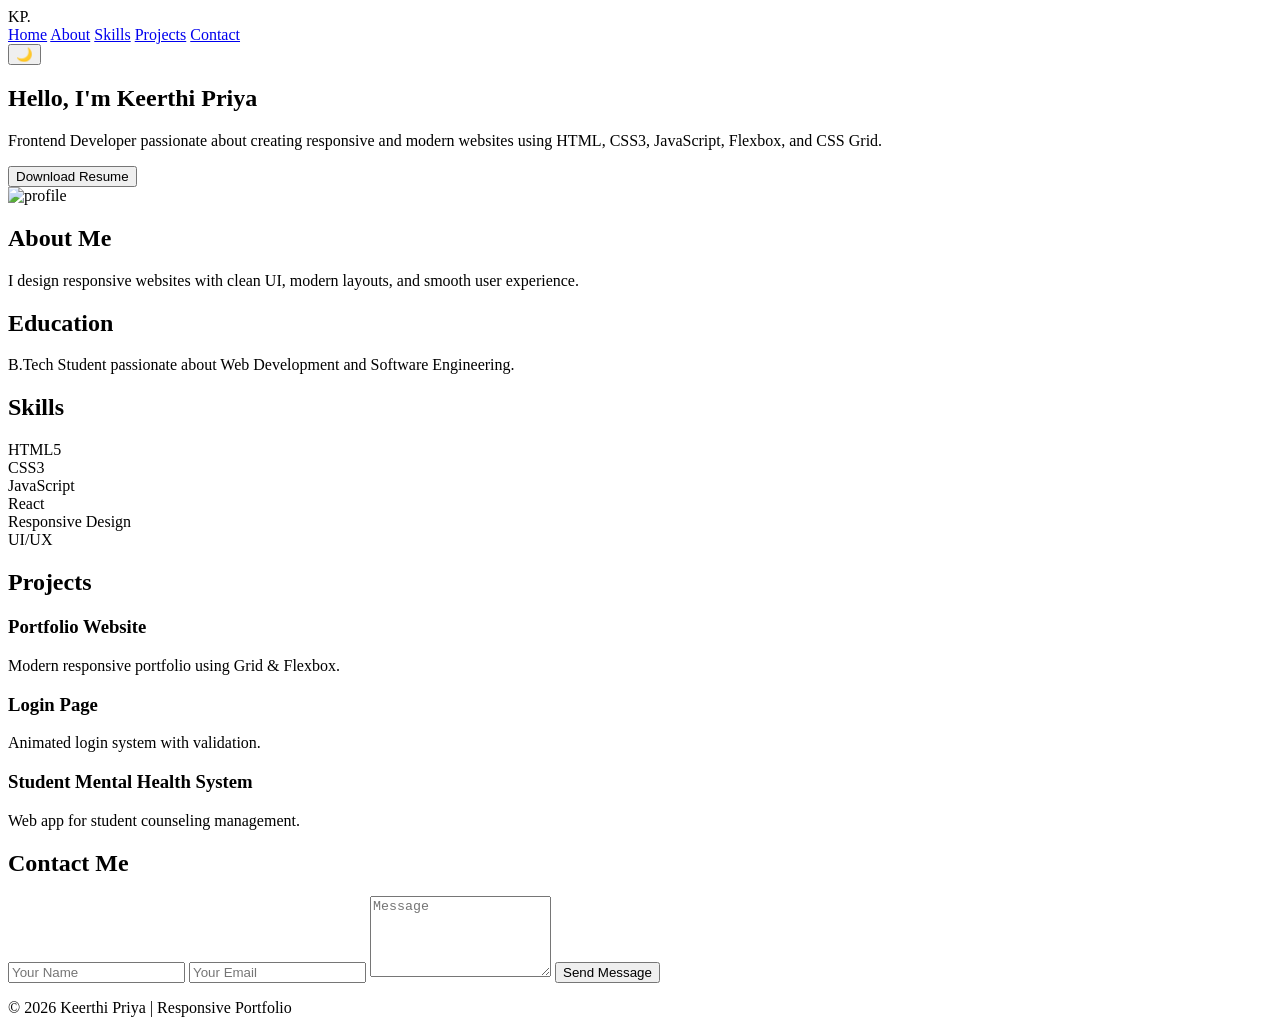
==== task 2/index.html @ 993542d9 "index.html" ====
<!DOCTYPE html>
<html lang="en">
<head>
  <meta charset="UTF-8" />
  <meta name="viewport" content="width=device-width, initial-scale=1.0"/>
  <title>Advanced Responsive Portfolio</title>

  <link rel="stylesheet" href="style.css">
</head>

<body>

  <!-- HEADER -->
  <header class="header">

    <div class="logo">KP.</div>

    <nav class="navbar">
      <a href="#home">Home</a>
      <a href="#about">About</a>
      <a href="#skills">Skills</a>
      <a href="#projects">Projects</a>
      <a href="#contact">Contact</a>
    </nav>

    <button id="themeToggle" class="theme-btn">
      🌙
    </button>

  </header>

  <!-- HERO SECTION -->
  <section class="hero" id="home">

    <div class="hero-text">
      <h1>Hello, I'm <span>Keerthi Priya</span></h1>

      <p>
        Frontend Developer passionate about creating
        responsive and modern websites using HTML,
        CSS3, JavaScript, Flexbox, and CSS Grid.
      </p>

      <button>Download Resume</button>
    </div>

    <div class="hero-image">
      <img src="https://images.unsplash.com/photo-1494790108377-be9c29b29330?q=80&w=800"
      alt="profile">
    </div>

  </section>

  <!-- ABOUT -->
  <section class="about" id="about">

    <div class="about-card">
      <h2>About Me</h2>

      <p>
        I design responsive websites with clean UI,
        modern layouts, and smooth user experience.
      </p>
    </div>

    <div class="about-card">
      <h2>Education</h2>

      <p>
        B.Tech Student passionate about Web Development
        and Software Engineering.
      </p>
    </div>

  </section>

  <!-- SKILLS -->
  <section class="skills" id="skills">

    <h2 class="section-title">Skills</h2>

    <div class="skills-grid">

      <div class="skill-card">HTML5</div>
      <div class="skill-card">CSS3</div>
      <div class="skill-card">JavaScript</div>
      <div class="skill-card">React</div>
      <div class="skill-card">Responsive Design</div>
      <div class="skill-card">UI/UX</div>

    </div>

  </section>

  <!-- PROJECTS -->
  <section class="projects" id="projects">

    <h2 class="section-title">Projects</h2>

    <div class="project-grid">

      <div class="project-card">
        <h3>Portfolio Website</h3>
        <p>Modern responsive portfolio using Grid & Flexbox.</p>
      </div>

      <div class="project-card">
        <h3>Login Page</h3>
        <p>Animated login system with validation.</p>
      </div>

      <div class="project-card">
        <h3>Student Mental Health System</h3>
        <p>Web app for student counseling management.</p>
      </div>

    </div>

  </section>

  <!-- CONTACT -->
  <section class="contact" id="contact">

    <h2 class="section-title">Contact Me</h2>

    <form class="contact-form">

      <input type="text" placeholder="Your Name">

      <input type="email" placeholder="Your Email">

      <textarea rows="5" placeholder="Message"></textarea>

      <button type="submit">Send Message</button>

    </form>

  </section>

  <!-- FOOTER -->
  <footer class="footer">
    <p>© 2026 Keerthi Priya | Responsive Portfolio</p>
  </footer>

  <script src="script.js"></script>

</body>
</html>
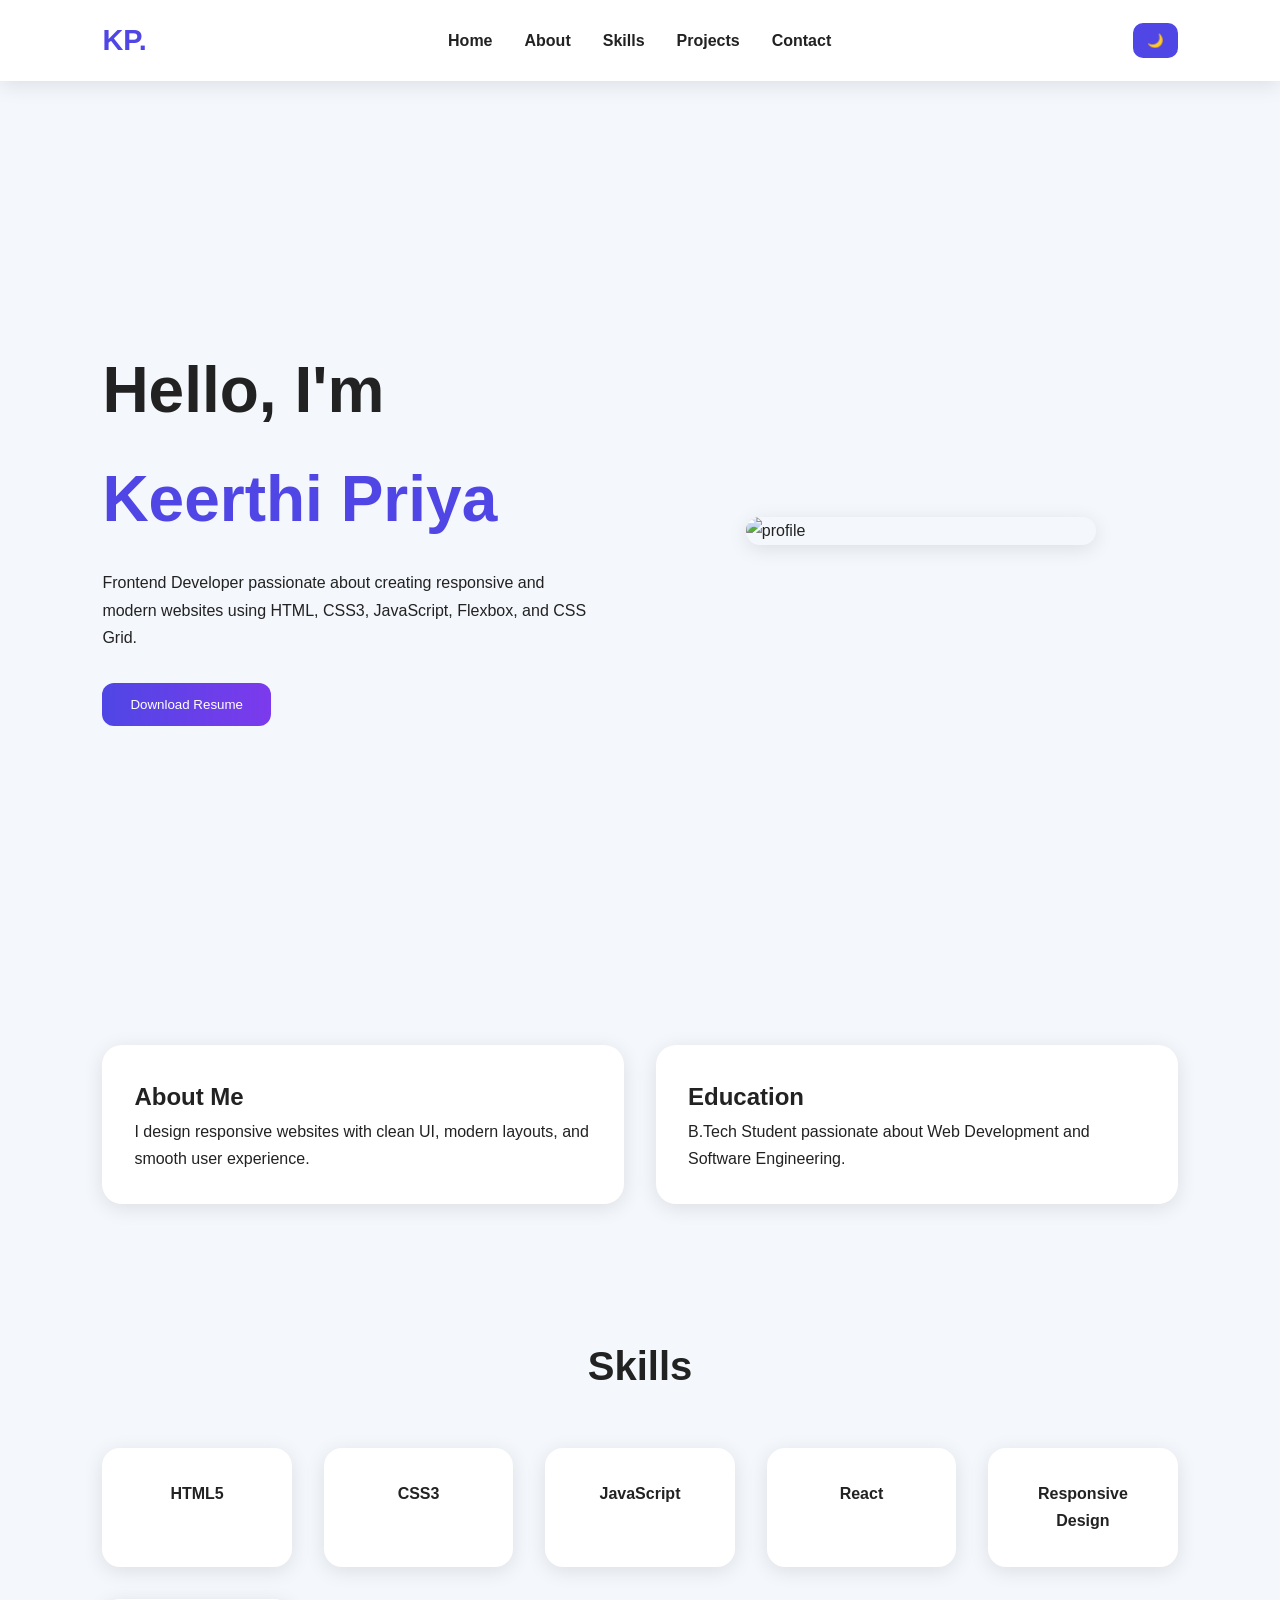
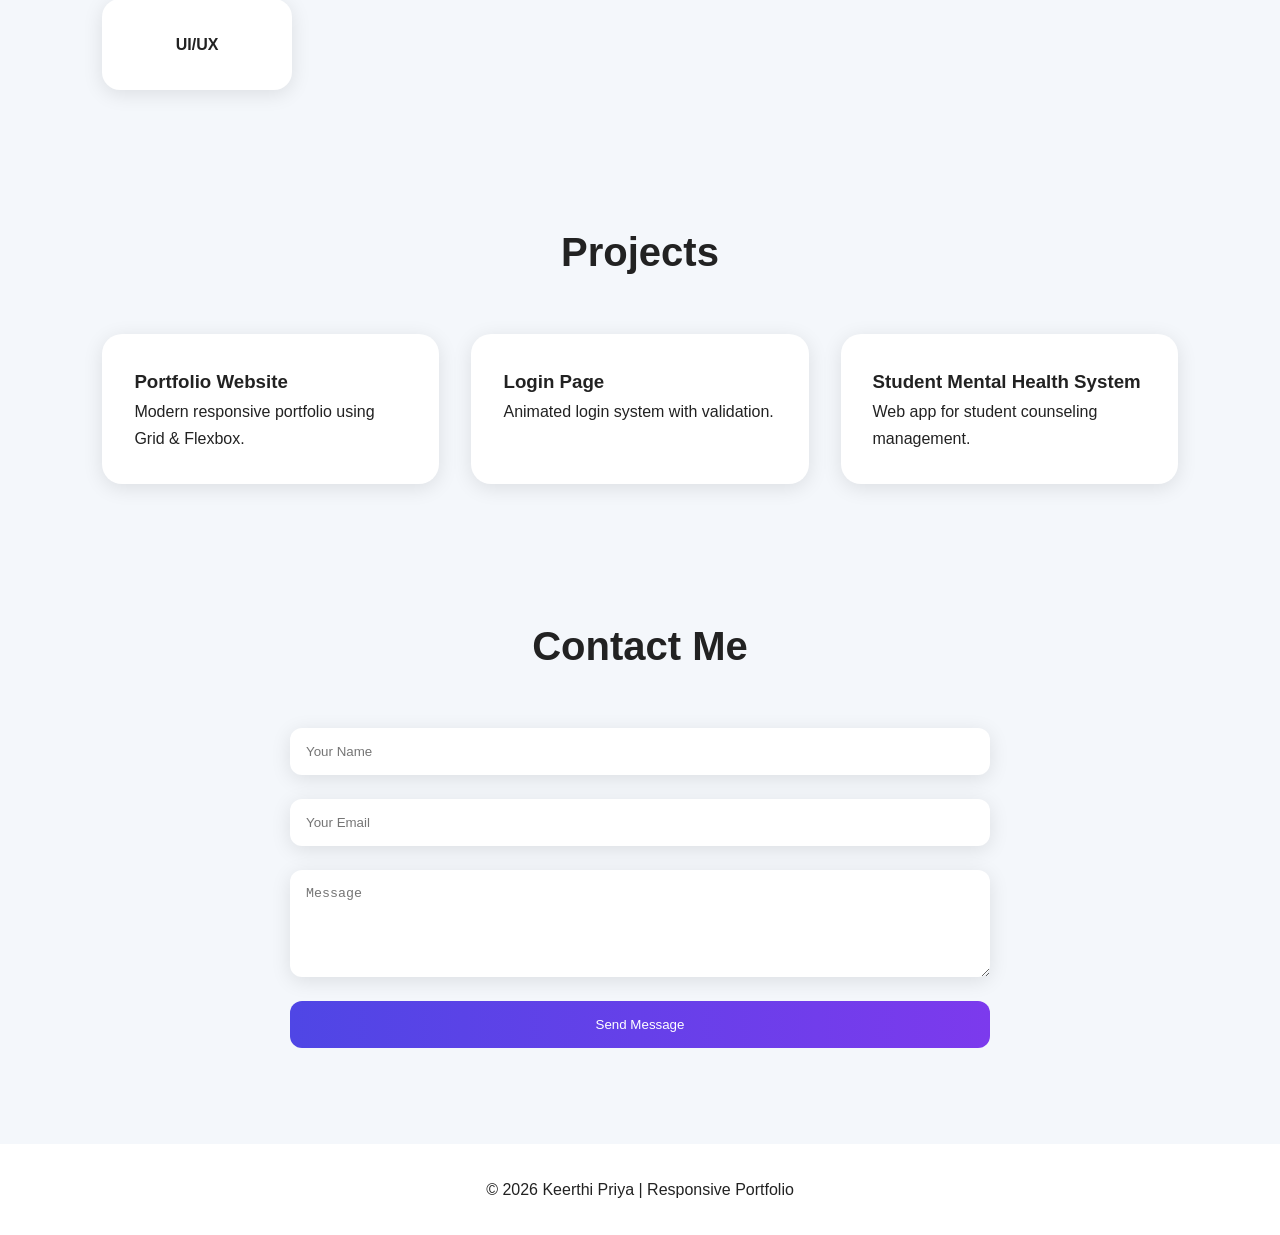
==== commit b9310091: "Add files via upload" ====
--- a/task 2/index.html
+++ b/task 2/index.html
@@ -1,148 +1,148 @@
-<!DOCTYPE html>
-<html lang="en">
-<head>
-  <meta charset="UTF-8" />
-  <meta name="viewport" content="width=device-width, initial-scale=1.0"/>
-  <title>Advanced Responsive Portfolio</title>
-
-  <link rel="stylesheet" href="style.css">
-</head>
-
-<body>
-
-  <!-- HEADER -->
-  <header class="header">
-
-    <div class="logo">KP.</div>
-
-    <nav class="navbar">
-      <a href="#home">Home</a>
-      <a href="#about">About</a>
-      <a href="#skills">Skills</a>
-      <a href="#projects">Projects</a>
-      <a href="#contact">Contact</a>
-    </nav>
-
-    <button id="themeToggle" class="theme-btn">
-      🌙
-    </button>
-
-  </header>
-
-  <!-- HERO SECTION -->
-  <section class="hero" id="home">
-
-    <div class="hero-text">
-      <h1>Hello, I'm <span>Keerthi Priya</span></h1>
-
-      <p>
-        Frontend Developer passionate about creating
-        responsive and modern websites using HTML,
-        CSS3, JavaScript, Flexbox, and CSS Grid.
-      </p>
-
-      <button>Download Resume</button>
-    </div>
-
-    <div class="hero-image">
-      <img src="https://images.unsplash.com/photo-1494790108377-be9c29b29330?q=80&w=800"
-      alt="profile">
-    </div>
-
-  </section>
-
-  <!-- ABOUT -->
-  <section class="about" id="about">
-
-    <div class="about-card">
-      <h2>About Me</h2>
-
-      <p>
-        I design responsive websites with clean UI,
-        modern layouts, and smooth user experience.
-      </p>
-    </div>
-
-    <div class="about-card">
-      <h2>Education</h2>
-
-      <p>
-        B.Tech Student passionate about Web Development
-        and Software Engineering.
-      </p>
-    </div>
-
-  </section>
-
-  <!-- SKILLS -->
-  <section class="skills" id="skills">
-
-    <h2 class="section-title">Skills</h2>
-
-    <div class="skills-grid">
-
-      <div class="skill-card">HTML5</div>
-      <div class="skill-card">CSS3</div>
-      <div class="skill-card">JavaScript</div>
-      <div class="skill-card">React</div>
-      <div class="skill-card">Responsive Design</div>
-      <div class="skill-card">UI/UX</div>
-
-    </div>
-
-  </section>
-
-  <!-- PROJECTS -->
-  <section class="projects" id="projects">
-
-    <h2 class="section-title">Projects</h2>
-
-    <div class="project-grid">
-
-      <div class="project-card">
-        <h3>Portfolio Website</h3>
-        <p>Modern responsive portfolio using Grid & Flexbox.</p>
-      </div>
-
-      <div class="project-card">
-        <h3>Login Page</h3>
-        <p>Animated login system with validation.</p>
-      </div>
-
-      <div class="project-card">
-        <h3>Student Mental Health System</h3>
-        <p>Web app for student counseling management.</p>
-      </div>
-
-    </div>
-
-  </section>
-
-  <!-- CONTACT -->
-  <section class="contact" id="contact">
-
-    <h2 class="section-title">Contact Me</h2>
-
-    <form class="contact-form">
-
-      <input type="text" placeholder="Your Name">
-
-      <input type="email" placeholder="Your Email">
-
-      <textarea rows="5" placeholder="Message"></textarea>
-
-      <button type="submit">Send Message</button>
-
-    </form>
-
-  </section>
-
-  <!-- FOOTER -->
-  <footer class="footer">
-    <p>© 2026 Keerthi Priya | Responsive Portfolio</p>
-  </footer>
-
-  <script src="script.js"></script>
-
-</body>
-</html>
+<!DOCTYPE html>
+<html lang="en">
+<head>
+  <meta charset="UTF-8" />
+  <meta name="viewport" content="width=device-width, initial-scale=1.0"/>
+  <title>Advanced Responsive Portfolio</title>
+
+  <link rel="stylesheet" href="style.css">
+</head>
+
+<body>
+
+  <!-- HEADER -->
+  <header class="header">
+
+    <div class="logo">KP.</div>
+
+    <nav class="navbar">
+      <a href="#home">Home</a>
+      <a href="#about">About</a>
+      <a href="#skills">Skills</a>
+      <a href="#projects">Projects</a>
+      <a href="#contact">Contact</a>
+    </nav>
+
+    <button id="themeToggle" class="theme-btn">
+      🌙
+    </button>
+
+  </header>
+
+  <!-- HERO SECTION -->
+  <section class="hero" id="home">
+
+    <div class="hero-text">
+      <h1>Hello, I'm <span>Keerthi Priya</span></h1>
+
+      <p>
+        Frontend Developer passionate about creating
+        responsive and modern websites using HTML,
+        CSS3, JavaScript, Flexbox, and CSS Grid.
+      </p>
+
+      <button>Download Resume</button>
+    </div>
+
+    <div class="hero-image">
+      <img src="https://images.unsplash.com/photo-1494790108377-be9c29b29330?q=80&w=800"
+      alt="profile">
+    </div>
+
+  </section>
+
+  <!-- ABOUT -->
+  <section class="about" id="about">
+
+    <div class="about-card">
+      <h2>About Me</h2>
+
+      <p>
+        I design responsive websites with clean UI,
+        modern layouts, and smooth user experience.
+      </p>
+    </div>
+
+    <div class="about-card">
+      <h2>Education</h2>
+
+      <p>
+        B.Tech Student passionate about Web Development
+        and Software Engineering.
+      </p>
+    </div>
+
+  </section>
+
+  <!-- SKILLS -->
+  <section class="skills" id="skills">
+
+    <h2 class="section-title">Skills</h2>
+
+    <div class="skills-grid">
+
+      <div class="skill-card">HTML5</div>
+      <div class="skill-card">CSS3</div>
+      <div class="skill-card">JavaScript</div>
+      <div class="skill-card">React</div>
+      <div class="skill-card">Responsive Design</div>
+      <div class="skill-card">UI/UX</div>
+
+    </div>
+
+  </section>
+
+  <!-- PROJECTS -->
+  <section class="projects" id="projects">
+
+    <h2 class="section-title">Projects</h2>
+
+    <div class="project-grid">
+
+      <div class="project-card">
+        <h3>Portfolio Website</h3>
+        <p>Modern responsive portfolio using Grid & Flexbox.</p>
+      </div>
+
+      <div class="project-card">
+        <h3>Login Page</h3>
+        <p>Animated login system with validation.</p>
+      </div>
+
+      <div class="project-card">
+        <h3>Student Mental Health System</h3>
+        <p>Web app for student counseling management.</p>
+      </div>
+
+    </div>
+
+  </section>
+
+  <!-- CONTACT -->
+  <section class="contact" id="contact">
+
+    <h2 class="section-title">Contact Me</h2>
+
+    <form class="contact-form">
+
+      <input type="text" placeholder="Your Name">
+
+      <input type="email" placeholder="Your Email">
+
+      <textarea rows="5" placeholder="Message"></textarea>
+
+      <button type="submit">Send Message</button>
+
+    </form>
+
+  </section>
+
+  <!-- FOOTER -->
+  <footer class="footer">
+    <p>© 2026 Keerthi Priya | Responsive Portfolio</p>
+  </footer>
+
+  <script src="script.js"></script>
+
+</body>
+</html>
--- a/task 2/style.css
+++ b/task 2/style.css
@@ -0,0 +1,451 @@
+/* =========================
+   CSS VARIABLES
+========================= */
+
+:root {
+
+  --bg-color: #f4f7fb;
+  --text-color: #222;
+  --card-color: #ffffff;
+  --primary-color: #4f46e5;
+  --secondary-color: #7c3aed;
+  --shadow: 0 4px 20px rgba(0,0,0,0.1);
+
+}
+
+/* DARK MODE */
+
+.dark-mode {
+
+  --bg-color: #111827;
+  --text-color: #f3f4f6;
+  --card-color: #1f2937;
+  --primary-color: #818cf8;
+  --secondary-color: #a78bfa;
+  --shadow: 0 4px 20px rgba(255,255,255,0.05);
+
+}
+
+/* =========================
+   GLOBAL
+========================= */
+
+* {
+  margin: 0;
+  padding: 0;
+  box-sizing: border-box;
+}
+
+html {
+  scroll-behavior: smooth;
+}
+
+body {
+
+  font-family: Arial, sans-serif;
+  background: var(--bg-color);
+  color: var(--text-color);
+  transition: 0.4s;
+  line-height: 1.7;
+
+}
+
+/* =========================
+   HEADER
+========================= */
+
+.header {
+
+  display: flex;
+  justify-content: space-between;
+  align-items: center;
+
+  padding: 1rem 8%;
+  background: var(--card-color);
+
+  position: sticky;
+  top: 0;
+
+  z-index: 1000;
+  box-shadow: var(--shadow);
+
+}
+
+.logo {
+
+  font-size: 1.8rem;
+  font-weight: bold;
+  color: var(--primary-color);
+
+}
+
+.navbar {
+
+  display: flex;
+  gap: 2rem;
+
+}
+
+.navbar a {
+
+  text-decoration: none;
+  color: var(--text-color);
+  font-weight: 600;
+
+  transition: 0.3s;
+
+}
+
+.navbar a:hover {
+
+  color: var(--primary-color);
+
+}
+
+.theme-btn {
+
+  padding: 10px 14px;
+  border: none;
+  cursor: pointer;
+
+  border-radius: 10px;
+
+  background: var(--primary-color);
+  color: white;
+
+}
+
+/* =========================
+   HERO SECTION
+========================= */
+
+.hero {
+
+  min-height: 100vh;
+
+  display: grid;
+  grid-template-columns: 1fr;
+  gap: 3rem;
+
+  align-items: center;
+
+  padding: 5rem 8%;
+
+}
+
+.hero-text h1 {
+
+  font-size: 3rem;
+  margin-bottom: 1rem;
+
+}
+
+.hero-text span {
+
+  color: var(--primary-color);
+
+}
+
+.hero-text p {
+
+  margin-bottom: 2rem;
+  max-width: 500px;
+
+}
+
+.hero-text button {
+
+  padding: 14px 28px;
+  border: none;
+
+  border-radius: 12px;
+
+  background: linear-gradient(
+    to right,
+    var(--primary-color),
+    var(--secondary-color)
+  );
+
+  color: white;
+  cursor: pointer;
+
+  transition: 0.3s;
+
+}
+
+.hero-text button:hover {
+
+  transform: translateY(-3px);
+
+}
+
+.hero-image {
+
+  display: flex;
+  justify-content: center;
+
+}
+
+.hero-image img {
+
+  width: 100%;
+  max-width: 350px;
+
+  border-radius: 20px;
+
+  box-shadow: var(--shadow);
+
+}
+
+/* =========================
+   ABOUT
+========================= */
+
+.about {
+
+  display: grid;
+  grid-template-columns: 1fr;
+  gap: 2rem;
+
+  padding: 4rem 8%;
+
+}
+
+.about-card {
+
+  background: var(--card-color);
+
+  padding: 2rem;
+  border-radius: 20px;
+
+  box-shadow: var(--shadow);
+
+}
+
+/* =========================
+   SECTION TITLE
+========================= */
+
+.section-title {
+
+  text-align: center;
+  margin-bottom: 3rem;
+
+  font-size: 2.5rem;
+
+}
+
+/* =========================
+   SKILLS
+========================= */
+
+.skills {
+
+  padding: 4rem 8%;
+
+}
+
+.skills-grid {
+
+  display: grid;
+  grid-template-columns: repeat(auto-fit, minmax(180px, 1fr));
+
+  gap: 2rem;
+
+}
+
+.skill-card {
+
+  background: var(--card-color);
+
+  padding: 2rem;
+  text-align: center;
+
+  border-radius: 18px;
+
+  font-weight: bold;
+
+  box-shadow: var(--shadow);
+
+  transition: 0.3s;
+
+}
+
+.skill-card:hover {
+
+  transform: scale(1.05);
+
+}
+
+/* =========================
+   PROJECTS
+========================= */
+
+.projects {
+
+  padding: 4rem 8%;
+
+}
+
+.project-grid {
+
+  display: grid;
+  grid-template-columns: repeat(auto-fit, minmax(280px, 1fr));
+
+  gap: 2rem;
+
+}
+
+.project-card {
+
+  background: var(--card-color);
+
+  padding: 2rem;
+
+  border-radius: 20px;
+
+  box-shadow: var(--shadow);
+
+  transition: 0.3s;
+
+}
+
+.project-card:hover {
+
+  transform: translateY(-8px);
+
+}
+
+/* =========================
+   CONTACT
+========================= */
+
+.contact {
+
+  padding: 4rem 8%;
+
+}
+
+.contact-form {
+
+  display: flex;
+  flex-direction: column;
+
+  gap: 1.5rem;
+
+  max-width: 700px;
+  margin: auto;
+
+}
+
+.contact-form input,
+.contact-form textarea {
+
+  padding: 1rem;
+
+  border: none;
+  border-radius: 12px;
+
+  background: var(--card-color);
+
+  color: var(--text-color);
+
+  box-shadow: var(--shadow);
+
+}
+
+.contact-form button {
+
+  padding: 1rem;
+
+  border: none;
+
+  border-radius: 12px;
+
+  background: linear-gradient(
+    to right,
+    var(--primary-color),
+    var(--secondary-color)
+  );
+
+  color: white;
+  cursor: pointer;
+
+}
+
+/* =========================
+   FOOTER
+========================= */
+
+.footer {
+
+  text-align: center;
+  padding: 2rem;
+
+  background: var(--card-color);
+
+  margin-top: 2rem;
+
+}
+
+/* =========================
+   TABLET RESPONSIVE
+========================= */
+
+@media (min-width: 768px) {
+
+  .hero {
+
+    grid-template-columns: 1fr 1fr;
+
+  }
+
+  .about {
+
+    grid-template-columns: 1fr 1fr;
+
+  }
+
+}
+
+/* =========================
+   MOBILE RESPONSIVE
+========================= */
+
+@media (max-width: 768px) {
+
+  .header {
+
+    flex-direction: column;
+    gap: 1rem;
+
+  }
+
+  .navbar {
+
+    flex-wrap: wrap;
+    justify-content: center;
+
+  }
+
+  .hero-text h1 {
+
+    font-size: 2.2rem;
+
+  }
+
+}
+
+/* =========================
+   DESKTOP RESPONSIVE
+========================= */
+
+@media (min-width: 1024px) {
+
+  .hero-text h1 {
+
+    font-size: 4rem;
+
+  }
+
+}
